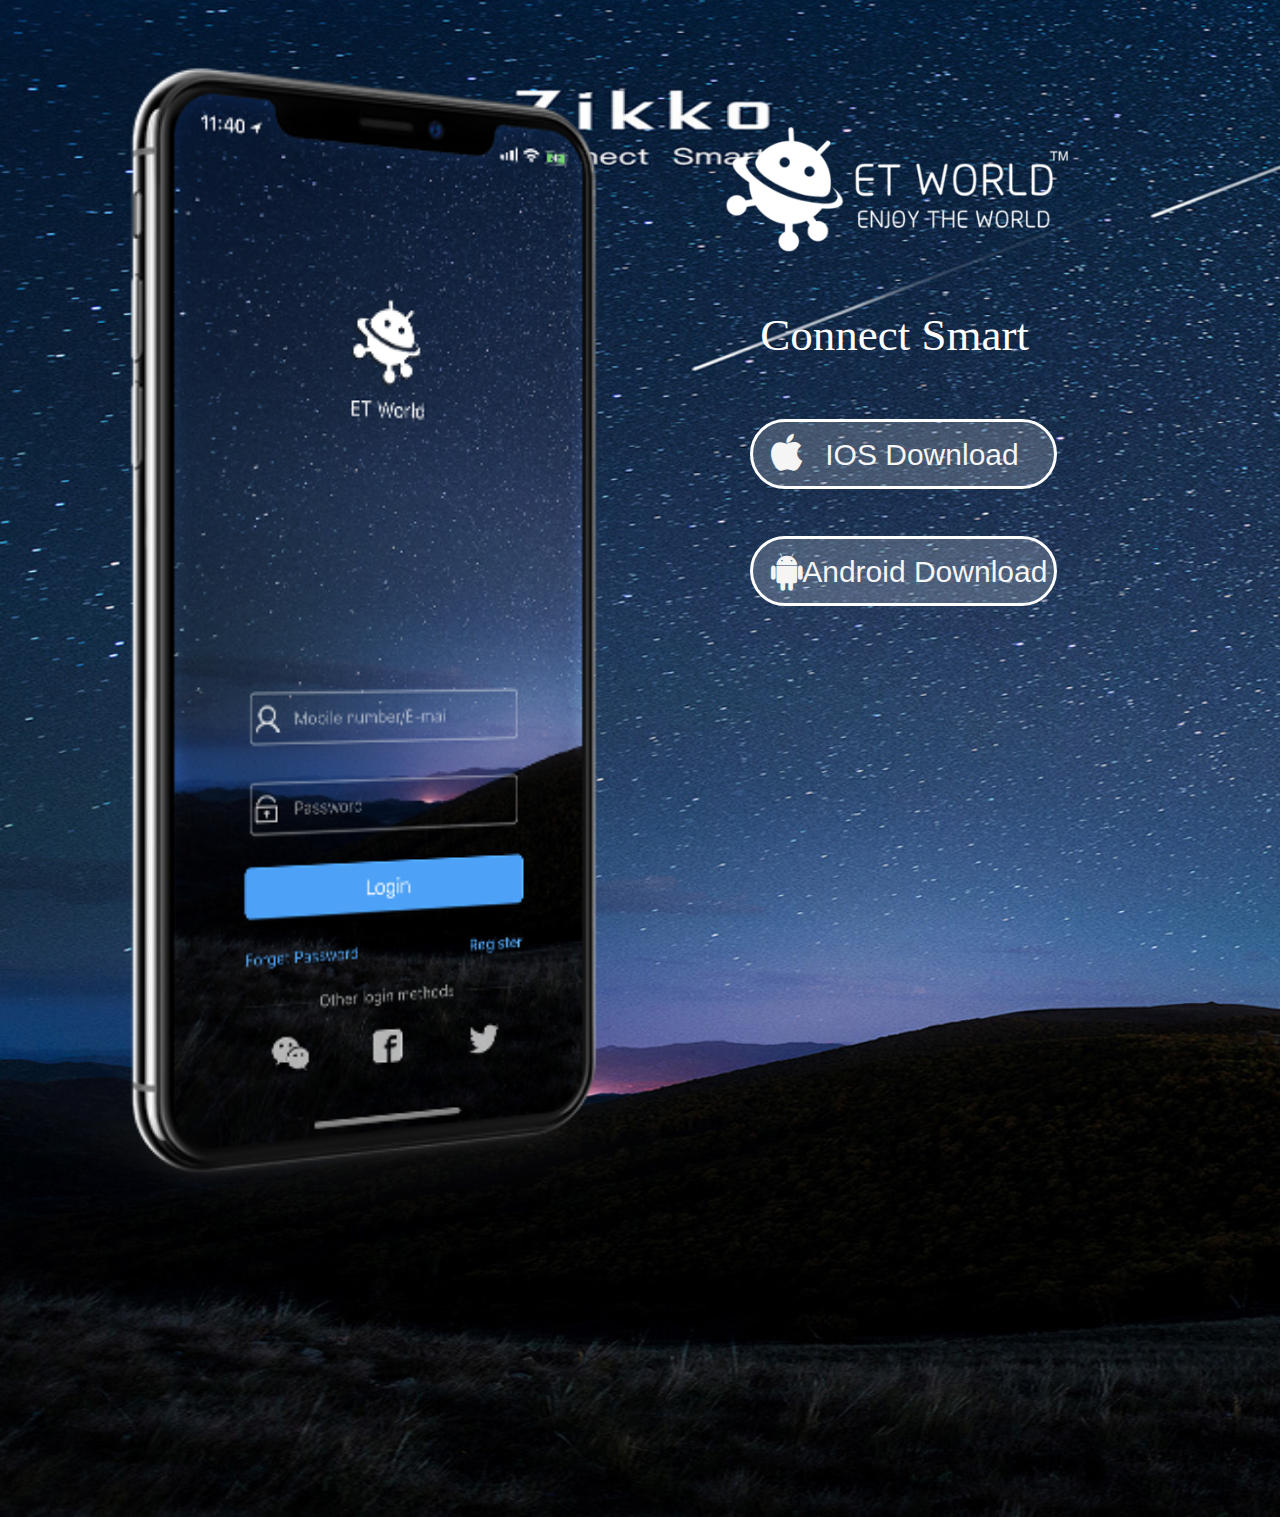
==== index.html @ 9ec18213 "777" ====
<!DOCTYPE html>
<html>
<head>
	<meta charset="utf-8">
	<meta http-equiv="X-UA-Compatible" content="IE=edge">
	<!--<meta name="viewport" content="width=device-width, initial-scale=1">-->
	<!--<meta name="description" content="">-->
	<!--<meta name="author" content="">-->
	<link rel="stylesheet" type="text/css" href="assets/css/bootstrap.min.css">
	<link rel="stylesheet" type="text/css" href="assets/font-awesome/css/font-awesome.min.css">
	<!--<link rel="stylesheet" type="text/css" href="assets/ionicon/css/ionicons.min.css">-->

	<!-- Google fonts -->
	<!--<link href="https://fonts.googleapis.com/css?family=Lora:400,400i" rel="stylesheet">-->
	<!--<link href="https://fonts.googleapis.com/css?family=Roboto:400,500,600,700" rel="stylesheet">-->

	<!-- Owl Carousel Assets -->
	<!--<link rel="stylesheet" href="assets/css/owl.carousel.css">-->
	<!--<link rel="stylesheet" href="assets/css/owl.carousel.min.css">-->
	<!--<link rel="stylesheet" href="assets/css/owl.theme.default.min.css">-->
	<!-- Custom  Design assets -->
	<link rel="stylesheet" type="text/css" href="assets/css/main.css">
	<!-- <link rel="stylesheet" type="text/css" href="assets/css/media.css"> -->
	<title>Zikko</title>

</head>

<body>
<!-- It's for the click in body -->

<!-- This menu will be shown after scrolling -->

<!-- Head section taking full device height  -->
<section id="head" class="head"  >
	<div class="container">
		<div class="phone-container">
			<!--class="col-md-5 col-xs-8"-->
			<img class="img-responsive" id="img_phone" src="assets/img/et_phone_zh.png" width="100%" height= "100%">
		</div>

		<!--class="col-md-7 col-xs-4 head-items"-->
		<div class="text-container">
			<!--<h1>Zikko</h1>-->
			<!--<p class="fun-text">连接您所想</p>-->
			<div class="col-md-7 clo-xs-7">
				<img class="img-logo"
					 src="assets/img/et_logo.png" width="280%" height="280%">
			</div>
			<div class="col-md-7 clo-xs-7 connect-div">
				<h4 class="fun-text-connect">连 接 您 所 想</h4>
			</div>
			<div class="col-md-7 clo-xs-7 ios_div">
				<!--href="#"-->
				<a href="https://itunes.apple.com/us/app/et-world-download-all-watch-all/id1059227278?mt=8"
				   class="btn craft-btn" onClick="downloadApp()" >
					<span class="fa fa-apple"></span>
					<div class="craft-btn-content">
						<h6 class="dl-text" >IOS版下载</h6>
					</div>
				</a>
			</div>
			<div class="col-md-7 clo-xs-7 android_div" >
				<a class="btn craft-btn" onClick="downloadApp()">
					<span class="fa fa-android"></span>
					<div class="craft-btn-content" >
						<h6 id="download-android" class="dl-text">安卓版下载</h6>
					</div>
				</a>
			</div>
		</div>
	</div>

</section>

<!-- Javascript files -->
<script type="text/javascript" src="assets/js/jquery-3.1.1.min.js" ></script>
<script src="assets/js/bootstrap.min.js"></script>
<!-- Carousel script file -->
<script src="assets/js/owl.carousel.min.js"></script>
<!-- Custom script file -->
<script type="text/javascript" src="assets/js/main.js" ></script>
</body>
</html>
---- assets/css/main.css ----
/*This is the whole boby default style*/
body{
	font-family: 微软雅黑, serif;
}
h1,h2,h3,h4,h5,h6,button{
	font-family: 微软雅黑, sans-serif;
	font-weight: 400;

}
p{
	font-style: italic;
	font-size: 16px;
}
.section{
	padding-top: 7%;
	padding-bottom: 5%;
	color:#666666;
}
.fun-text{
	font-size: 21px;
	letter-spacing: 2px;
}
h1{
	font-size: 45px;
	font-weight: 400;
}
h2{
    font-size: 32px;
}
h3{
	font-size: 21px;
}
h4{

}
h5{

}
h6{

}
.blur{			/*Bluring the bacground images*/
	z-index: 2;
	background-color: rgba(0,0,0,0.5);
	margin: 0px;
	padding-top: 7%;
	padding-bottom: 5%;
}
/*Menu bar style*/
.overlay{
  position: fixed;
  top: 0;
  left: 0;
  width: 0%;
  height: 0%;
  z-index: 9;
  /*background-color: rgba(0,0,0,0.1);*/ /*dim the background*/
}
.sidenav {
    height: 100%;
    width: 0;
    position: fixed;
    z-index: 1031;
    right: 0;
    top: 0;
    background-color: white;
    overflow-x: hidden;
    transition: 0.5s;
    padding-top: 5%;
}
.main a{
    color: black;
    text-decoration: none;
    font-size: 16px;
    cursor:pointer;
    word-spacing: 10px;
    font-weight: 600;
}
.sidenav a {
    padding: 5%;
    text-decoration: none;
    color: #818181;
    display: block;
    transition: 0.3s;
    font-size: 16px;
    letter-spacing: 2px;
}
.sidenav hr{
    margin-bottom: 5px;
    margin-top: 6px;
}

.sidenav a:hover, .offcanvas a:focus{
    color: #2c2b2b;
}

.sidenav .closebtn {
    position: absolute;
    top: 0;
    right: 25px;
    font-size: 36px;
    margin-left: 50px;
}

#main {
    transition: margin-left .5s;
    padding-right: 6px;
    padding-top: 15px;
}
.craft-bar{
	padding: 0px;
	padding-top: 4px;
}
/*The head section style*/
.head{							/*Style's applied for full device height head section */
	min-height: 100vh;
	background-image: url(../img/et_bg.jpg);
	background-size: 100% 100%;
	z-index: -1;
	display:flex;/*Flex布局*/
	display: -webkit-flex; /* Safari */
	align-items:center;/*指定垂直居中*/
}

.head.container{
	position: relative;
	bottom: 100px;
	/*position: absolute;*/
	/*top: 50%;*/
	/*transform: translateY(-50%);*/
	/*z-index: 1;*/
}

.img-logo{
	margin-left: -50px;
	padding-top: 10px;
}

.phone-container{
	height: 10%;
	width: 68%;
	float: left;
	margin-left: -140px;
	margin-bottom: 185px
}

.text-container{
	height: auto;
	width: 25%;
	float: left;
	margin-left: 40px;
	margin-top: 100px;
}

.img-responsive{
	padding-left: 0px;
}

.connect-div{
	color: white;
	width: 245%;

	padding-top: 35px;
}

.fun-text-connect{
	color: white;
	margin-left: 10px;
	font-size: 45px;
	font-family: 微软雅黑;
}

.fa-apple{
	padding-top: 6px;
}

.fa-android{
	padding-top: 6px;
}

/*Download button property*/
.craft-btn{
	border-color: #ffffff;
	border-width: 3px;
	border-radius: 50px;
	/*background-image: url("../img/ios_btn.png");*/
	background-color:rgba(255,255,255,0.2);// -->70%的不透明度
	margin-left: -20px;
	width: 225%;
	margin-left: -10px;
	min-height: 70px;
	margin-top: 35%;
	font-family: 微软雅黑;
}

.craft-btn span{
	color: whitesmoke;
	float: left;
	padding-left: 6px;
	font-size: 40px;
}
.craft-btn-content h4{
	font-size: 40px;
}
.craft-btn-content{
	text-align: center;
}
.craft-btn-content h6{
	color: whitesmoke;
	font-size: 30px;
}
.craft-btn-content h4, .craft-btn-content h6{
	margin: 0px;
	margin-left: 0px;
}

.craft-btn:hover{
	color: #ffffff;
	background-color: #26a7fc;
	border-color:#26a7fc;
}

.ios_div{
}

.dl-text{
	padding-top: 3px;
	padding-right: 0px;
	text-align: center;
}

.android_div{
}

.menu-bar{
	padding-top: 3%;
	z-index: 1;
}

.menu-zero{
	height: 0px;
	overflow-y: hidden;
}
.menu-fixed .container .menu-bar{
	padding-top: 4px;
	padding-bottom: 2px;
}

.main{
	padding-top: 1%;
	text-align: right;
}
.main a:hover{
	opacity: .5;
}
.head-items{
	color: white;
	padding-top: 18vh;
	padding-bottom: 18vh;
}
.head-body{
	padding-top: 13vh;
}
.copyrights{
	text-indent:-9999px;
	height:0;
	line-height:0;
	font-size:0;
	overflow:hidden;
}
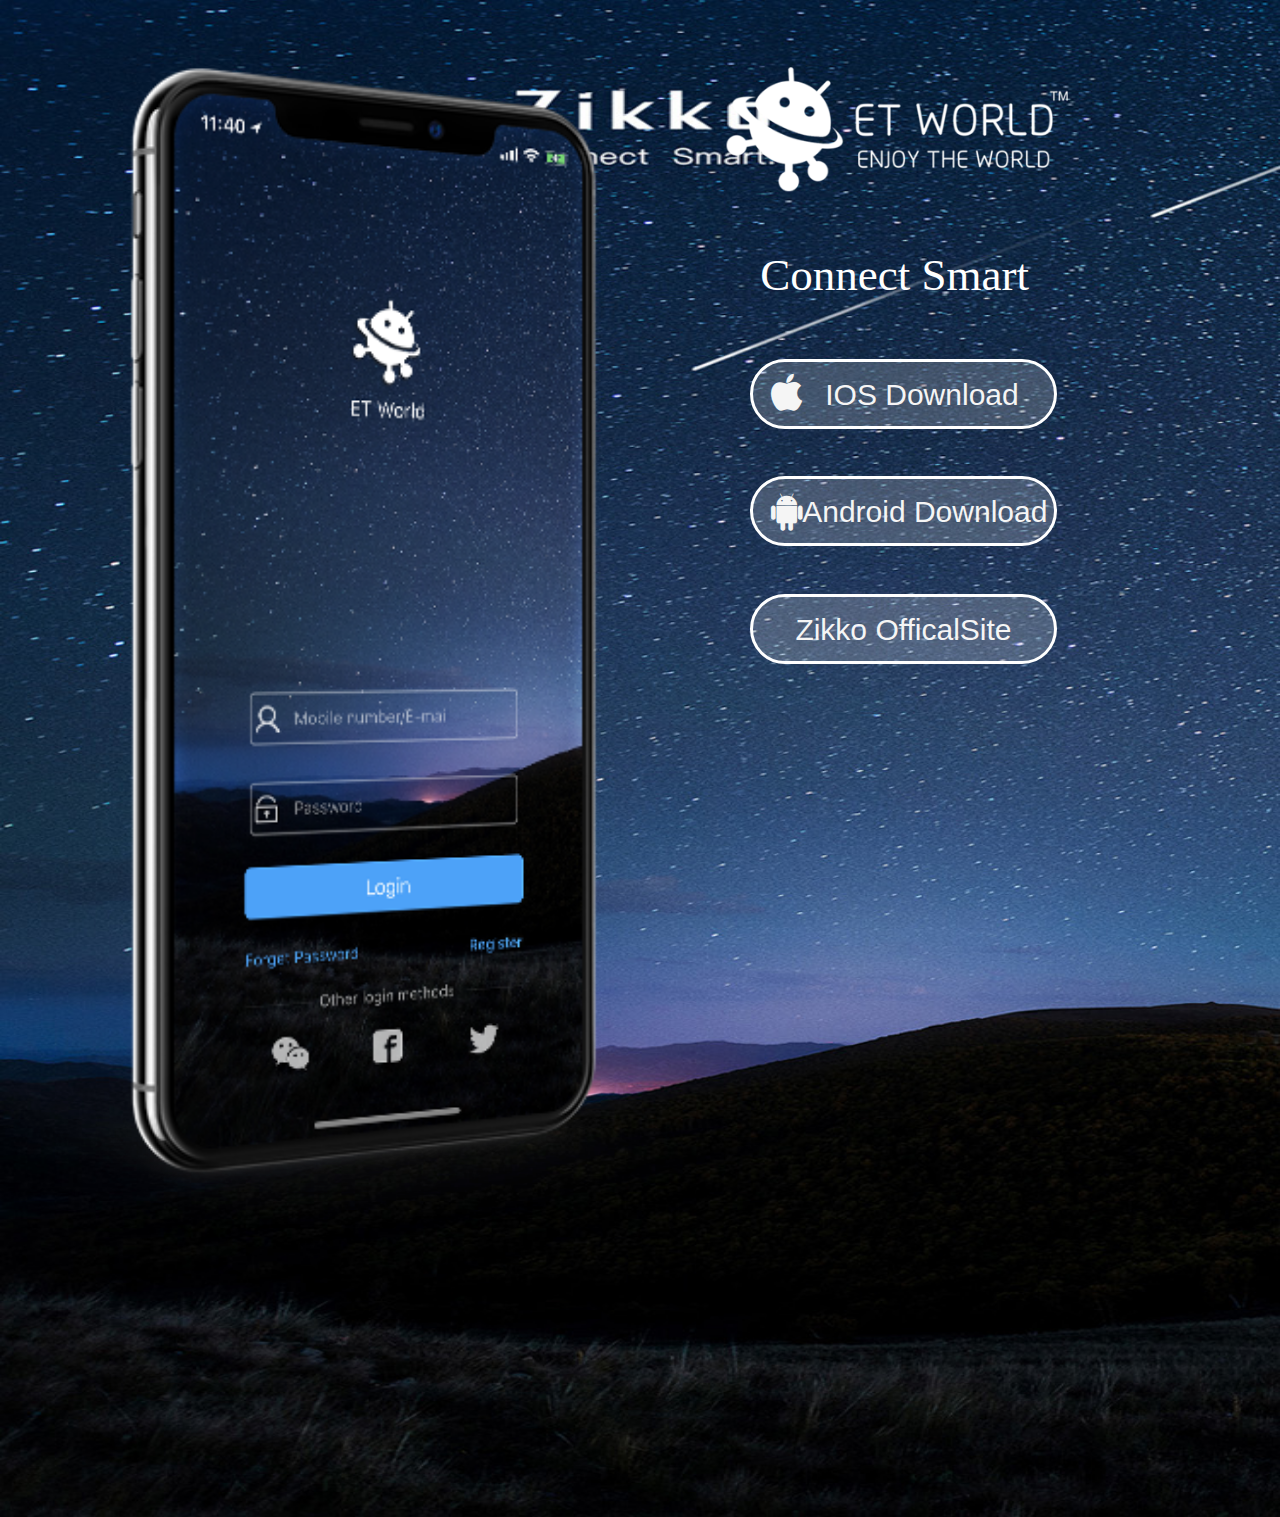
==== commit 8a2d251c: "zikko offical website visit" ====
--- a/index.html
+++ b/index.html
@@ -1,8 +1,9 @@
 <!DOCTYPE html>
 <html>
 <head>
-	<meta charset="utf-8">
-	<meta http-equiv="X-UA-Compatible" content="IE=edge">
+	<meta http-equiv="Content-Type" content="text/html; charset=utf-8">
+	<!--<meta charset="utf-8">-->
+	<!--<meta http-equiv="X-UA-Compatible" content="IE=edge">-->
 	<!--<meta name="viewport" content="width=device-width, initial-scale=1">-->
 	<!--<meta name="description" content="">-->
 	<!--<meta name="author" content="">-->
@@ -22,10 +23,16 @@
 	<link rel="stylesheet" type="text/css" href="assets/css/main.css">
 	<!-- <link rel="stylesheet" type="text/css" href="assets/css/media.css"> -->
 	<title>Zikko</title>
-
+	<!--<meta name="apple-mobile-web-app-capable" content="yes">
+	<meta name="apple-mobile-web-app-status-bar-style" content="black">
+	<meta name="format-detection" content="telephone=no">
+	<meta name="format-detection" content="email=no">
+	<meta name="viewport" content="width=device-width, initial-scale=1.0, maximum-scale=1.0, minimum-scale=1.0, user-scalable=0">-->
+	<!--<meta name="keywords" content="Mobile Safari 调用本地APP，否则进入App Store下载" />-->
+	<!--<meta name="description" content="Mobile Safari 调用本地APP，否则进入App Store下载" />-->
 </head>
 
-<body>
+<body onload="docInit()">
 <!-- It's for the click in body -->
 
 <!-- This menu will be shown after scrolling -->
@@ -43,16 +50,14 @@
 			<!--<h1>Zikko</h1>-->
 			<!--<p class="fun-text">连接您所想</p>-->
 			<div class="col-md-7 clo-xs-7">
-				<img class="img-logo"
-					 src="assets/img/et_logo.png" width="280%" height="280%">
+				<img class="img-logo" src="assets/img/et_logo.png" width="280%" height="280%">
 			</div>
 			<div class="col-md-7 clo-xs-7 connect-div">
 				<h4 class="fun-text-connect">连 接 您 所 想</h4>
 			</div>
 			<div class="col-md-7 clo-xs-7 ios_div">
-				<!--href="#"-->
-				<a href="https://itunes.apple.com/us/app/et-world-download-all-watch-all/id1059227278?mt=8"
-				   class="btn craft-btn" onClick="downloadApp()" >
+				<!--href="#https://itunes.apple.com/us/app/et-world-download-all-watch-all/id1059227278?mt=8"-->
+				<a href="javascript:;" class="btn craft-btn" onClick="downloadApp()" >
 					<span class="fa fa-apple"></span>
 					<div class="craft-btn-content">
 						<h6 class="dl-text" >IOS版下载</h6>
@@ -60,24 +65,55 @@
 				</a>
 			</div>
 			<div class="col-md-7 clo-xs-7 android_div" >
-				<a class="btn craft-btn" onClick="downloadApp()">
+				<a href="#" class="btn craft-btn" onClick="downloadApp()">
 					<span class="fa fa-android"></span>
 					<div class="craft-btn-content" >
 						<h6 id="download-android" class="dl-text">安卓版下载</h6>
 					</div>
 				</a>
 			</div>
+
+			<div class="col-md-7 clo-xs-7 zikko_website_div" >
+				<a href="#" class="btn craft-btn" onClick="onToZikkoWebsite('zikko')">
+					<!--<span class="fa fa-android"></span>-->
+					<div class="craft-btn-content" >
+						<h6 id="zikko-website" class="dl-text">Zikko官网</h6>
+					</div>
+				</a>
+			</div>
+
+			<!--即刻官网-->
+			<div class="jd-bottom-container" id="jd-bottom-container">
+				<a href="#" class="btn " onClick="onToZikkoWebsite('jd')">
+					<!--<span class="fa fa-android"></span>-->
+					<div class="craft-btn-content" >
+						<h6 id="jd-website" style="color: #CCCBCB" class="dl-text">京东 | JD.com</h6>
+					</div>
+				</a>
+			</div>
+			<!--即刻京东官网-->
+			<div class="zikko-account-bottom-container" id="zikko-account-bottom-container">
+				<a href="#" class="btn " onClick="onToZikkoWebsite('zikko_account')">
+					<!--<span class="fa fa-android"></span>-->
+					<div class="craft-btn-content" >
+						<h6 id="zikko-website1" style="color: #CCCBCB" class="dl-text">Zikko公众号</h6>
+					</div>
+				</a>
+			</div>
 		</div>
+
 	</div>
 
 </section>
 
 <!-- Javascript files -->
-<script type="text/javascript" src="assets/js/jquery-3.1.1.min.js" ></script>
-<script src="assets/js/bootstrap.min.js"></script>
+<!--<script type="text/javascript" src="assets/js/jquery-3.1.1.min.js" ></script>-->
+<!--<script src="assets/js/bootstrap.min.js"></script>-->
 <!-- Carousel script file -->
-<script src="assets/js/owl.carousel.min.js"></script>
+<!--<script src="assets/js/owl.carousel.min.js"></script>-->
 <!-- Custom script file -->
+<!--<script type="text/javascript" src="assets/js/main.js" ></script>-->
+</body>
+
 <script type="text/javascript" src="assets/js/main.js" ></script>
-</body>
 </html>--- a/assets/css/main.css
+++ b/assets/css/main.css
@@ -133,7 +133,8 @@
 
 .img-logo{
 	margin-left: -50px;
-	padding-top: 10px;
+	/*padding-top: 10px;*/
+	margin-top: -50px;
 }
 
 .phone-container{
@@ -267,4 +268,16 @@
 	line-height:0;
 	font-size:0;
 	overflow:hidden;
+}
+
+.jd-bottom-container{
+	position: fixed;
+	bottom: 400px;
+	left: 100px;
+}
+
+.zikko-account-bottom-container{
+	position: fixed;
+	bottom: 400px;
+	right: 100px;
 }